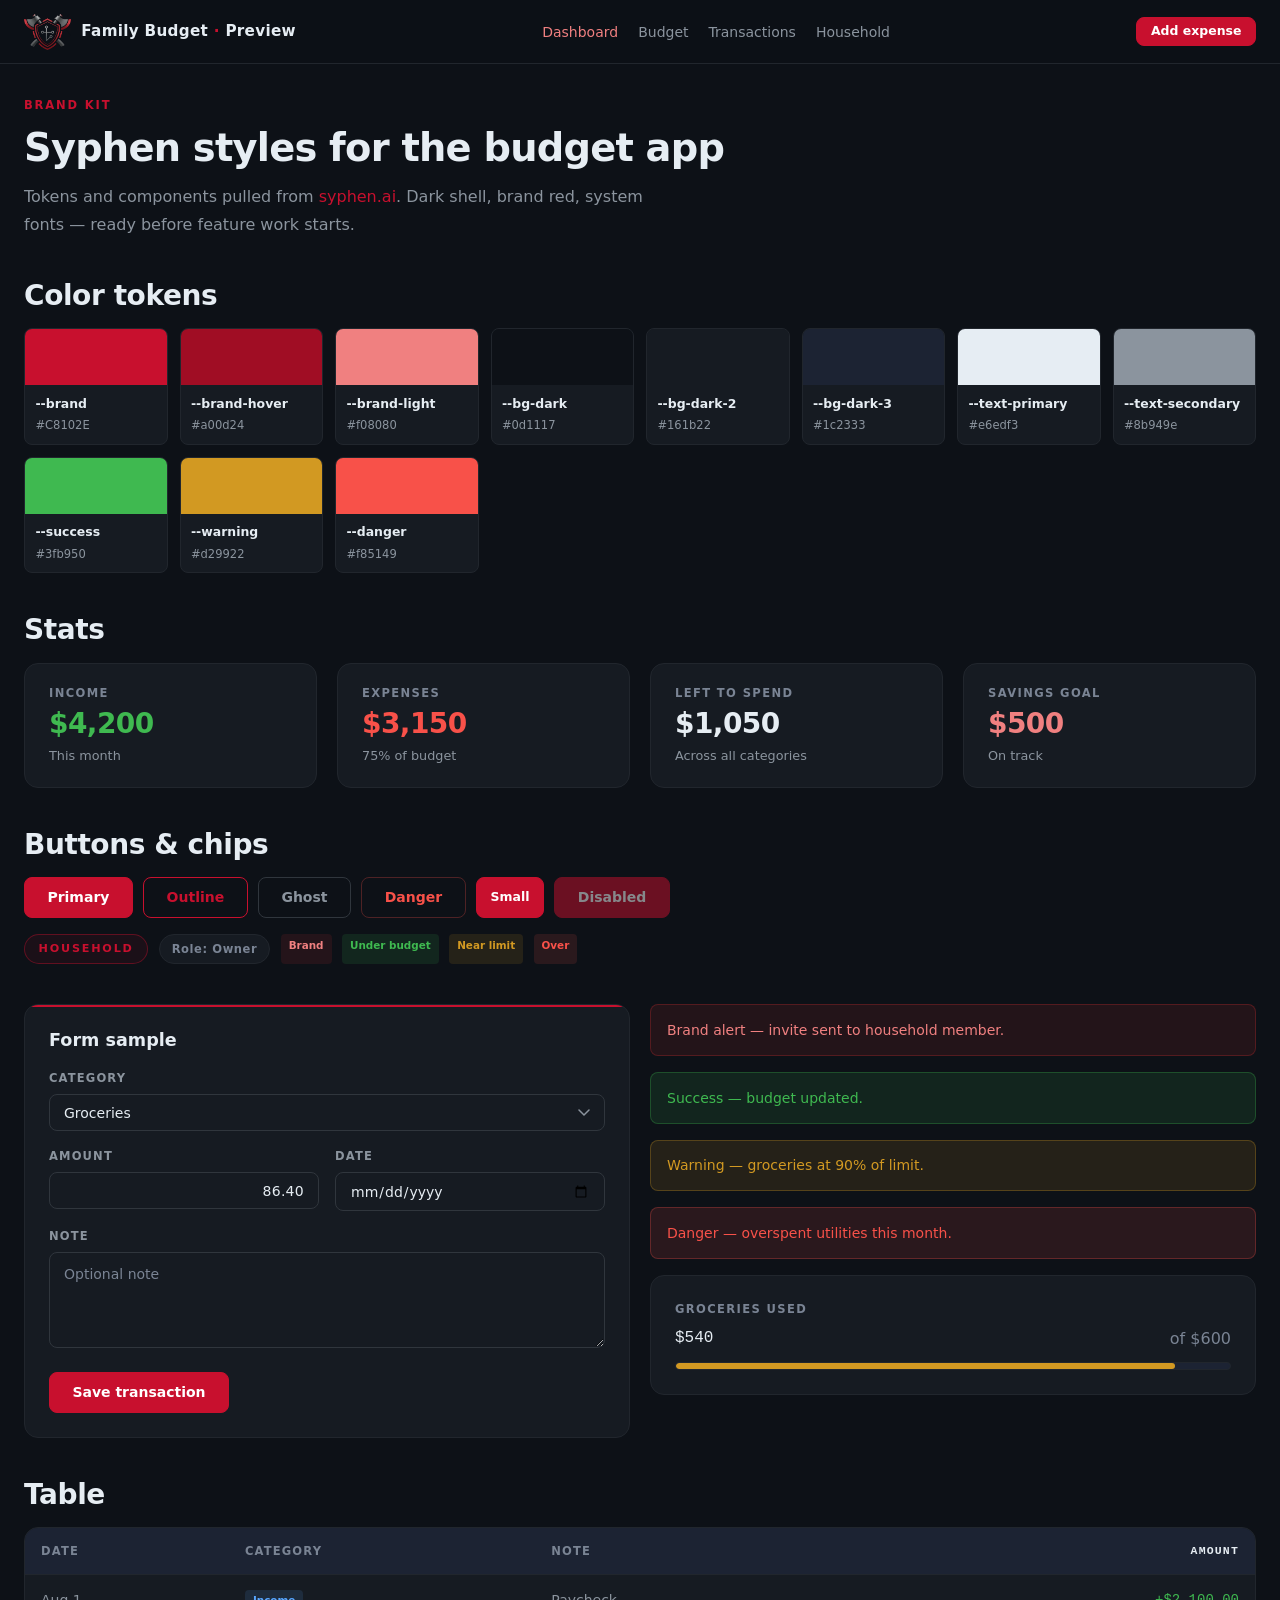
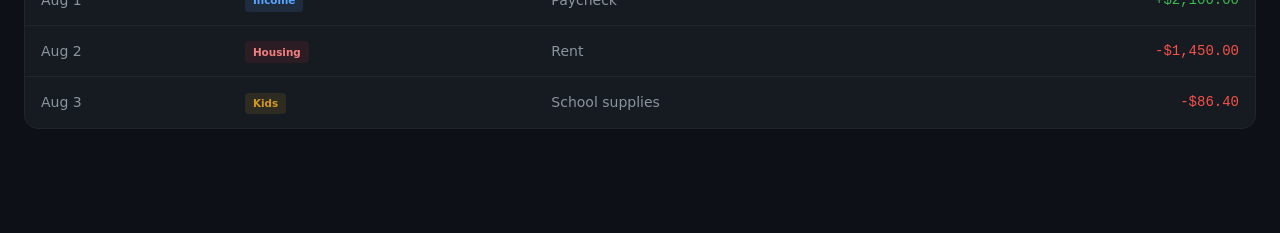
==== brand/preview.html @ 7ad83722 "Initial Household Money app for local family budgeting. Includes calendar act/est balances, goals, d" ====
<!DOCTYPE html>
<html lang="en">
<head>
  <meta charset="UTF-8" />
  <meta name="viewport" content="width=device-width, initial-scale=1.0" />
  <title>Syphen Brand Preview — Budget App</title>
  <link rel="icon" type="image/png" href="assets/logo_icon.png" />
  <link rel="stylesheet" href="syphen-base.css" />
  <style>
    .swatch-grid {
      display: grid;
      grid-template-columns: repeat(auto-fill, minmax(140px, 1fr));
      gap: 0.75rem;
      margin-top: 1rem;
    }
    .swatch {
      border: 1px solid var(--border);
      border-radius: var(--radius);
      overflow: hidden;
      background: var(--bg-dark-2);
    }
    .swatch-color { height: 56px; }
    .swatch-meta {
      padding: 0.55rem 0.65rem;
      font-size: 0.72rem;
      color: var(--text-secondary);
    }
    .swatch-meta strong {
      display: block;
      color: var(--text-primary);
      font-size: 0.78rem;
      margin-bottom: 0.15rem;
    }
    .preview-section { margin-bottom: 2.5rem; }
    .btn-row { display: flex; flex-wrap: wrap; gap: 0.65rem; margin-top: 1rem; }
  </style>
</head>
<body>
  <a class="skip-link" href="#main">Skip to main content</a>

  <header class="app-nav">
    <div class="app-nav-inner">
      <a class="app-logo" href="#">
        <img src="assets/logo_icon_transparent.png" alt="Syphen" />
        <span>Family Budget <span class="brand-dot">·</span> Preview</span>
      </a>
      <ul class="app-nav-links">
        <li><a class="active" href="#">Dashboard</a></li>
        <li><a href="#">Budget</a></li>
        <li><a href="#">Transactions</a></li>
        <li><a href="#">Household</a></li>
      </ul>
      <button class="btn btn-primary btn-sm" type="button">Add expense</button>
    </div>
  </header>

  <main id="main" class="container-app" style="padding-top: 2rem; padding-bottom: 4rem;">
    <div class="preview-section">
      <span class="section-label">Brand kit</span>
      <h1>Syphen styles for the budget app</h1>
      <p style="max-width: 620px; margin-top: 0.75rem;">
        Tokens and components pulled from <a href="https://syphen.ai" target="_blank" rel="noopener">syphen.ai</a>.
        Dark shell, brand red, system fonts — ready before feature work starts.
      </p>
    </div>

    <div class="preview-section">
      <h2>Color tokens</h2>
      <div class="swatch-grid">
        <div class="swatch"><div class="swatch-color" style="background:#C8102E"></div><div class="swatch-meta"><strong>--brand</strong>#C8102E</div></div>
        <div class="swatch"><div class="swatch-color" style="background:#a00d24"></div><div class="swatch-meta"><strong>--brand-hover</strong>#a00d24</div></div>
        <div class="swatch"><div class="swatch-color" style="background:#f08080"></div><div class="swatch-meta"><strong>--brand-light</strong>#f08080</div></div>
        <div class="swatch"><div class="swatch-color" style="background:#0d1117"></div><div class="swatch-meta"><strong>--bg-dark</strong>#0d1117</div></div>
        <div class="swatch"><div class="swatch-color" style="background:#161b22"></div><div class="swatch-meta"><strong>--bg-dark-2</strong>#161b22</div></div>
        <div class="swatch"><div class="swatch-color" style="background:#1c2333"></div><div class="swatch-meta"><strong>--bg-dark-3</strong>#1c2333</div></div>
        <div class="swatch"><div class="swatch-color" style="background:#e6edf3"></div><div class="swatch-meta"><strong>--text-primary</strong>#e6edf3</div></div>
        <div class="swatch"><div class="swatch-color" style="background:#8b949e"></div><div class="swatch-meta"><strong>--text-secondary</strong>#8b949e</div></div>
        <div class="swatch"><div class="swatch-color" style="background:#3fb950"></div><div class="swatch-meta"><strong>--success</strong>#3fb950</div></div>
        <div class="swatch"><div class="swatch-color" style="background:#d29922"></div><div class="swatch-meta"><strong>--warning</strong>#d29922</div></div>
        <div class="swatch"><div class="swatch-color" style="background:#f85149"></div><div class="swatch-meta"><strong>--danger</strong>#f85149</div></div>
      </div>
    </div>

    <div class="preview-section">
      <h2>Stats</h2>
      <div class="grid-4" style="margin-top: 1rem;">
        <div class="stat">
          <div class="stat-label">Income</div>
          <div class="stat-value positive">$4,200</div>
          <div class="stat-hint">This month</div>
        </div>
        <div class="stat">
          <div class="stat-label">Expenses</div>
          <div class="stat-value negative">$3,150</div>
          <div class="stat-hint">75% of budget</div>
        </div>
        <div class="stat">
          <div class="stat-label">Left to spend</div>
          <div class="stat-value">$1,050</div>
          <div class="stat-hint">Across all categories</div>
        </div>
        <div class="stat">
          <div class="stat-label">Savings goal</div>
          <div class="stat-value" style="color: var(--brand-light);">$500</div>
          <div class="stat-hint">On track</div>
        </div>
      </div>
    </div>

    <div class="preview-section">
      <h2>Buttons & chips</h2>
      <div class="btn-row">
        <button class="btn btn-primary" type="button">Primary</button>
        <button class="btn btn-outline" type="button">Outline</button>
        <button class="btn btn-ghost" type="button">Ghost</button>
        <button class="btn btn-danger" type="button">Danger</button>
        <button class="btn btn-primary btn-sm" type="button">Small</button>
        <button class="btn btn-primary" type="button" disabled>Disabled</button>
      </div>
      <div class="btn-row">
        <span class="tag-pill">Household</span>
        <span class="badge">Role: Owner</span>
        <span class="chip chip-brand">Brand</span>
        <span class="chip chip-success">Under budget</span>
        <span class="chip chip-warning">Near limit</span>
        <span class="chip chip-danger">Over</span>
      </div>
    </div>

    <div class="preview-section grid-2">
      <div class="card card-accent">
        <h3 class="card-title">Form sample</h3>
        <div class="form-group" style="margin-top: 1rem;">
          <label for="cat">Category</label>
          <select id="cat">
            <option>Groceries</option>
            <option>Kids</option>
            <option>Housing</option>
          </select>
        </div>
        <div class="form-row">
          <div class="form-group">
            <label for="amt">Amount</label>
            <input id="amt" class="input-money" type="text" placeholder="0.00" value="86.40" />
          </div>
          <div class="form-group">
            <label for="date">Date</label>
            <input id="date" type="date" />
          </div>
        </div>
        <div class="form-group">
          <label for="note">Note</label>
          <textarea id="note" placeholder="Optional note"></textarea>
        </div>
        <button class="btn btn-primary" type="button">Save transaction</button>
      </div>

      <div>
        <div class="alert alert-brand" style="margin-bottom: 1rem;">Brand alert — invite sent to household member.</div>
        <div class="alert alert-success" style="margin-bottom: 1rem;">Success — budget updated.</div>
        <div class="alert alert-warning" style="margin-bottom: 1rem;">Warning — groceries at 90% of limit.</div>
        <div class="alert alert-danger" style="margin-bottom: 1rem;">Danger — overspent utilities this month.</div>
        <div class="card">
          <div class="stat-label">Groceries used</div>
          <div style="display:flex; justify-content:space-between; margin: 0.5rem 0 0.65rem;">
            <span class="text-primary mono">$540</span>
            <span class="text-muted">of $600</span>
          </div>
          <div class="progress"><div class="progress-bar warn" style="width: 90%"></div></div>
        </div>
      </div>
    </div>

    <div class="preview-section">
      <h2>Table</h2>
      <div class="table-wrap" style="margin-top: 1rem;">
        <table class="data">
          <thead>
            <tr>
              <th>Date</th>
              <th>Category</th>
              <th>Note</th>
              <th class="num">Amount</th>
            </tr>
          </thead>
          <tbody>
            <tr>
              <td>Aug 1</td>
              <td><span class="chip chip-info">Income</span></td>
              <td>Paycheck</td>
              <td class="num positive">+$2,100.00</td>
            </tr>
            <tr>
              <td>Aug 2</td>
              <td><span class="chip chip-brand">Housing</span></td>
              <td>Rent</td>
              <td class="num negative">-$1,450.00</td>
            </tr>
            <tr>
              <td>Aug 3</td>
              <td><span class="chip chip-warning">Kids</span></td>
              <td>School supplies</td>
              <td class="num negative">-$86.40</td>
            </tr>
          </tbody>
        </table>
      </div>
    </div>
  </main>
</body>
</html>
---- brand/syphen-base.css ----
/* ================================================================
   SYPHEN.AI — Base UI (app shell)
   Matches marketing site patterns; tuned for product UI.
   ================================================================ */

@import url("./syphen-tokens.css");

/* Reset & base */
*, *::before, *::after { box-sizing: border-box; margin: 0; padding: 0; }

html {
  scroll-behavior: smooth;
  font-size: 16px;
}

body {
  font-family: var(--font-sans);
  background: var(--bg-dark);
  color: var(--text-primary);
  line-height: 1.6;
  -webkit-font-smoothing: antialiased;
  -moz-osx-font-smoothing: grayscale;
  min-height: 100vh;
}

a {
  color: var(--brand);
  text-decoration: none;
  transition: color 0.15s;
}
a:hover { color: var(--brand-hover); }

img { max-width: 100%; display: block; }

/* Focus (a11y) */
a:focus-visible,
button:focus-visible,
input:focus-visible,
select:focus-visible,
textarea:focus-visible,
[tabindex]:focus-visible {
  outline: 2px solid var(--brand-light);
  outline-offset: 2px;
}

.skip-link {
  position: absolute;
  left: -9999px;
  top: 0;
  z-index: 2000;
  background: var(--brand);
  color: #fff;
  padding: 0.6rem 1rem;
  border-radius: 0 0 6px 0;
  font-weight: 600;
  text-decoration: none;
}
.skip-link:focus { left: 0; }

/* Layout */
.container {
  max-width: var(--max-width);
  margin: 0 auto;
  padding: 0 1.5rem;
}

.container-app {
  max-width: var(--max-width-app);
  margin: 0 auto;
  padding: 0 1.5rem;
}

/* Typography */
h1 {
  font-size: clamp(1.75rem, 3.5vw, 2.4rem);
  font-weight: 700;
  line-height: 1.15;
  letter-spacing: -0.02em;
}
h2 {
  font-size: clamp(1.35rem, 2.5vw, 1.75rem);
  font-weight: 700;
  line-height: 1.2;
  letter-spacing: -0.015em;
}
h3 {
  font-size: 1.1rem;
  font-weight: 600;
  line-height: 1.35;
}
p {
  font-size: 1rem;
  line-height: 1.75;
  color: var(--text-secondary);
}

.section-label {
  font-size: 0.72rem;
  font-weight: 700;
  letter-spacing: 0.16em;
  text-transform: uppercase;
  color: var(--brand);
  margin-bottom: 0.75rem;
  display: block;
}

.text-primary { color: var(--text-primary); }
.text-secondary { color: var(--text-secondary); }
.text-muted { color: var(--text-muted); }
.text-brand { color: var(--brand); }
.text-success { color: var(--success); }
.text-warning { color: var(--warning); }
.text-danger { color: var(--danger); }

.mono { font-family: var(--font-mono); }

/* Buttons */
.btn {
  display: inline-flex;
  align-items: center;
  justify-content: center;
  gap: 0.4rem;
  padding: 0.7rem 1.4rem;
  border-radius: var(--radius);
  font-size: 0.875rem;
  font-weight: 600;
  font-family: var(--font-sans);
  cursor: pointer;
  transition: var(--ease);
  border: 1.5px solid transparent;
  text-decoration: none;
  white-space: nowrap;
  line-height: 1.2;
}
.btn:disabled {
  opacity: 0.5;
  cursor: not-allowed;
  transform: none !important;
}

.btn-primary {
  background: var(--brand);
  color: #fff;
  border-color: var(--brand);
}
.btn-primary:hover:not(:disabled) {
  background: var(--brand-hover);
  border-color: var(--brand-hover);
  color: #fff;
  transform: translateY(-1px);
}

.btn-outline {
  background: transparent;
  color: var(--brand);
  border-color: var(--brand);
}
.btn-outline:hover:not(:disabled) {
  background: var(--brand-dim);
  color: var(--brand-hover);
  transform: translateY(-1px);
}

.btn-ghost {
  background: transparent;
  color: var(--text-secondary);
  border-color: var(--border-hover);
}
.btn-ghost:hover:not(:disabled) {
  border-color: var(--brand);
  color: var(--brand);
}

.btn-success {
  background: var(--success);
  color: #0d1117;
  border-color: var(--success);
}
.btn-danger {
  background: transparent;
  color: var(--danger);
  border-color: var(--danger-border);
}
.btn-danger:hover:not(:disabled) {
  background: var(--danger-dim);
}

.btn-lg {
  padding: 0.85rem 1.75rem;
  font-size: 0.95rem;
}
.btn-sm {
  padding: 0.4rem 0.85rem;
  font-size: 0.78rem;
}
.btn-block { width: 100%; }

/* Cards */
.card {
  background: var(--bg-dark-2);
  border: 1px solid var(--border);
  border-radius: var(--radius-lg);
  padding: 1.5rem;
  transition: border-color 0.2s, transform 0.2s;
  position: relative;
  overflow: hidden;
}
.card-hover:hover {
  border-color: var(--brand-border);
  transform: translateY(-2px);
}
.card-accent::before {
  content: '';
  position: absolute;
  top: 0; left: 0; right: 0;
  height: 2px;
  background: var(--brand);
}
.card-featured {
  border-color: var(--brand);
  background: var(--bg-dark-3);
}

.card-title {
  color: var(--text-primary);
  margin-bottom: 0.5rem;
}
.card-body { color: var(--text-secondary); font-size: 0.9rem; }

/* Stat / metric tiles */
.stat {
  background: var(--bg-dark-2);
  border: 1px solid var(--border);
  border-radius: var(--radius-lg);
  padding: 1.25rem 1.5rem;
}
.stat-label {
  font-size: 0.72rem;
  font-weight: 700;
  letter-spacing: 0.12em;
  text-transform: uppercase;
  color: var(--text-muted);
  margin-bottom: 0.4rem;
}
.stat-value {
  font-size: 1.75rem;
  font-weight: 700;
  letter-spacing: -0.02em;
  color: var(--text-primary);
  line-height: 1.15;
}
.stat-value.positive { color: var(--money-positive); }
.stat-value.negative { color: var(--money-negative); }
.stat-hint {
  margin-top: 0.35rem;
  font-size: 0.8rem;
  color: var(--text-secondary);
}

/* Badges / chips / tags */
.badge {
  display: inline-flex;
  align-items: center;
  font-size: 0.72rem;
  font-weight: 600;
  color: var(--text-muted);
  background: var(--bg-dark-2);
  border: 1px solid var(--border);
  padding: 0.3rem 0.75rem;
  border-radius: var(--radius-pill);
  letter-spacing: 0.05em;
}

.chip {
  display: inline-block;
  padding: 0.15rem 0.5rem;
  border-radius: 4px;
  font-size: 0.65rem;
  font-weight: 700;
}
.chip-brand  { background: var(--brand-dim); color: var(--brand-light); }
.chip-success { background: var(--success-dim); color: var(--success); }
.chip-warning { background: var(--warning-dim); color: var(--warning); }
.chip-danger  { background: var(--danger-dim); color: var(--danger); }
.chip-info    { background: var(--info-dim); color: var(--info); }

.tag-pill {
  display: inline-flex;
  align-items: center;
  gap: 0.5rem;
  font-size: 0.7rem;
  font-weight: 700;
  letter-spacing: 0.16em;
  text-transform: uppercase;
  color: var(--brand);
  border: 1px solid rgba(200, 16, 46, 0.4);
  background: rgba(200, 16, 46, 0.08);
  padding: 0.3rem 0.85rem;
  border-radius: 20px;
}

/* Forms */
.form-group { margin-bottom: 1rem; }

.form-group label {
  display: block;
  font-size: 0.72rem;
  font-weight: 700;
  color: var(--text-secondary);
  text-transform: uppercase;
  letter-spacing: 0.1em;
  margin-bottom: 0.4rem;
}

.form-group input,
.form-group select,
.form-group textarea {
  width: 100%;
  background: var(--bg-dark-2);
  border: 1px solid var(--border-hover);
  border-radius: var(--radius);
  color: var(--text-primary);
  font-family: var(--font-sans);
  font-size: 0.875rem;
  padding: 0.6rem 0.875rem;
  transition: border-color 0.15s, background 0.15s;
  outline: none;
  appearance: none;
}
.form-group input::placeholder,
.form-group textarea::placeholder { color: var(--text-muted); }

.form-group input:focus,
.form-group select:focus,
.form-group textarea:focus {
  border-color: var(--brand);
  background: var(--bg-dark-3);
}

.form-group select {
  cursor: pointer;
  background-image: url("data:image/svg+xml,%3Csvg xmlns='http://www.w3.org/2000/svg' width='12' height='8' viewBox='0 0 12 8'%3E%3Cpath d='M1 1l5 5 5-5' stroke='%238b949e' stroke-width='1.5' fill='none' stroke-linecap='round'/%3E%3C/svg%3E");
  background-repeat: no-repeat;
  background-position: right 0.875rem center;
  padding-right: 2.25rem;
}

.form-group textarea {
  min-height: 96px;
  resize: vertical;
  line-height: 1.6;
}

.form-row {
  display: grid;
  grid-template-columns: 1fr 1fr;
  gap: 1rem;
}

.form-hint {
  font-size: 0.78rem;
  color: var(--text-muted);
  margin-top: 0.35rem;
}
.form-error {
  font-size: 0.78rem;
  color: var(--danger);
  margin-top: 0.35rem;
}

/* Input money */
.input-money {
  font-family: var(--font-mono);
  text-align: right;
  letter-spacing: 0.02em;
}

/* Tables */
.table-wrap {
  overflow-x: auto;
  border: 1px solid var(--border);
  border-radius: var(--radius-lg);
  background: var(--bg-dark-2);
}

table.data {
  width: 100%;
  border-collapse: collapse;
  font-size: 0.875rem;
}
table.data th {
  text-align: left;
  font-size: 0.72rem;
  font-weight: 700;
  letter-spacing: 0.1em;
  text-transform: uppercase;
  color: var(--text-muted);
  padding: 0.85rem 1rem;
  border-bottom: 1px solid var(--border);
  background: var(--bg-dark-3);
  white-space: nowrap;
}
table.data td {
  padding: 0.85rem 1rem;
  border-bottom: 1px solid var(--border);
  color: var(--text-secondary);
  vertical-align: middle;
}
table.data tr:last-child td { border-bottom: none; }
table.data tr:hover td { background: rgba(255, 255, 255, 0.02); }
table.data td.num,
table.data th.num {
  text-align: right;
  font-family: var(--font-mono);
  color: var(--text-primary);
}
table.data td.positive { color: var(--money-positive); }
table.data td.negative { color: var(--money-negative); }

/* App shell: top nav */
.app-nav {
  position: sticky;
  top: 0;
  z-index: 100;
  height: var(--nav-height);
  background: rgba(13, 17, 23, 0.88);
  backdrop-filter: blur(14px);
  -webkit-backdrop-filter: blur(14px);
  border-bottom: 1px solid var(--border);
}
.app-nav-inner {
  max-width: var(--max-width-app);
  margin: 0 auto;
  padding: 0 1.5rem;
  height: 100%;
  display: flex;
  align-items: center;
  justify-content: space-between;
  gap: 1rem;
}
.app-logo {
  display: flex;
  align-items: center;
  gap: 0.65rem;
  color: var(--text-primary);
  font-weight: 700;
  font-size: 0.95rem;
  letter-spacing: 0.02em;
}
.app-logo img {
  height: 36px;
  width: auto;
}
.app-logo .brand-dot {
  color: var(--brand);
}
.app-nav-links {
  display: flex;
  align-items: center;
  gap: 1.25rem;
  list-style: none;
}
.app-nav-links a {
  color: var(--text-secondary);
  font-size: 0.875rem;
  font-weight: 500;
}
.app-nav-links a:hover,
.app-nav-links a.active {
  color: var(--text-primary);
}
.app-nav-links a.active {
  color: var(--brand-light);
}

/* Sidebar layout (optional) */
.app-shell {
  display: grid;
  grid-template-columns: var(--sidebar-width) 1fr;
  min-height: calc(100vh - var(--nav-height));
}
.app-sidebar {
  background: var(--bg-dark-2);
  border-right: 1px solid var(--border);
  padding: 1.25rem 0.85rem;
}
.app-sidebar a {
  display: flex;
  align-items: center;
  gap: 0.65rem;
  padding: 0.65rem 0.85rem;
  border-radius: var(--radius);
  color: var(--text-secondary);
  font-size: 0.875rem;
  font-weight: 500;
  margin-bottom: 0.25rem;
}
.app-sidebar a:hover {
  background: var(--bg-dark-3);
  color: var(--text-primary);
}
.app-sidebar a.active {
  background: var(--brand-dim);
  color: var(--brand-light);
  border: 1px solid var(--brand-border);
}
.app-main {
  padding: 1.75rem 1.5rem 3rem;
}

/* Alerts */
.alert {
  border-radius: var(--radius);
  padding: 0.85rem 1rem;
  font-size: 0.875rem;
  border: 1px solid var(--border);
  background: var(--bg-dark-2);
  color: var(--text-secondary);
}
.alert-brand {
  background: var(--brand-dim);
  border-color: var(--brand-border);
  color: var(--brand-light);
}
.alert-success {
  background: var(--success-dim);
  border-color: var(--success-border);
  color: var(--success);
}
.alert-warning {
  background: var(--warning-dim);
  border-color: var(--warning-border);
  color: var(--warning);
}
.alert-danger {
  background: var(--danger-dim);
  border-color: var(--danger-border);
  color: var(--danger);
}

/* Progress bar (budget used %) */
.progress {
  height: 8px;
  background: var(--bg-dark-3);
  border: 1px solid var(--border);
  border-radius: var(--radius-pill);
  overflow: hidden;
}
.progress-bar {
  height: 100%;
  background: var(--brand);
  border-radius: var(--radius-pill);
  transition: width 0.3s ease;
}
.progress-bar.ok { background: var(--success); }
.progress-bar.warn { background: var(--warning); }
.progress-bar.over { background: var(--danger); }

/* Empty state */
.empty {
  text-align: center;
  padding: 3rem 1.5rem;
  color: var(--text-secondary);
  border: 1px dashed var(--border-hover);
  border-radius: var(--radius-lg);
  background: rgba(255, 255, 255, 0.01);
}
.empty h3 {
  color: var(--text-primary);
  margin-bottom: 0.5rem;
}

/* Divider */
.divider {
  border: none;
  border-top: 1px solid var(--border);
  margin: 1.5rem 0;
}

/* Grid helpers */
.grid-2 {
  display: grid;
  grid-template-columns: repeat(2, 1fr);
  gap: 1.25rem;
}
.grid-3 {
  display: grid;
  grid-template-columns: repeat(3, 1fr);
  gap: 1.25rem;
}
.grid-4 {
  display: grid;
  grid-template-columns: repeat(4, 1fr);
  gap: 1.25rem;
}

/* Responsive */
@media (max-width: 960px) {
  .app-shell { grid-template-columns: 1fr; }
  .app-sidebar {
    border-right: none;
    border-bottom: 1px solid var(--border);
    display: flex;
    gap: 0.35rem;
    overflow-x: auto;
    padding: 0.75rem;
  }
  .app-sidebar a { margin-bottom: 0; white-space: nowrap; }
  .grid-4 { grid-template-columns: repeat(2, 1fr); }
  .grid-3 { grid-template-columns: 1fr; }
  .form-row { grid-template-columns: 1fr; }
}

@media (max-width: 640px) {
  .grid-2, .grid-4 { grid-template-columns: 1fr; }
  .app-nav-links { display: none; }
}
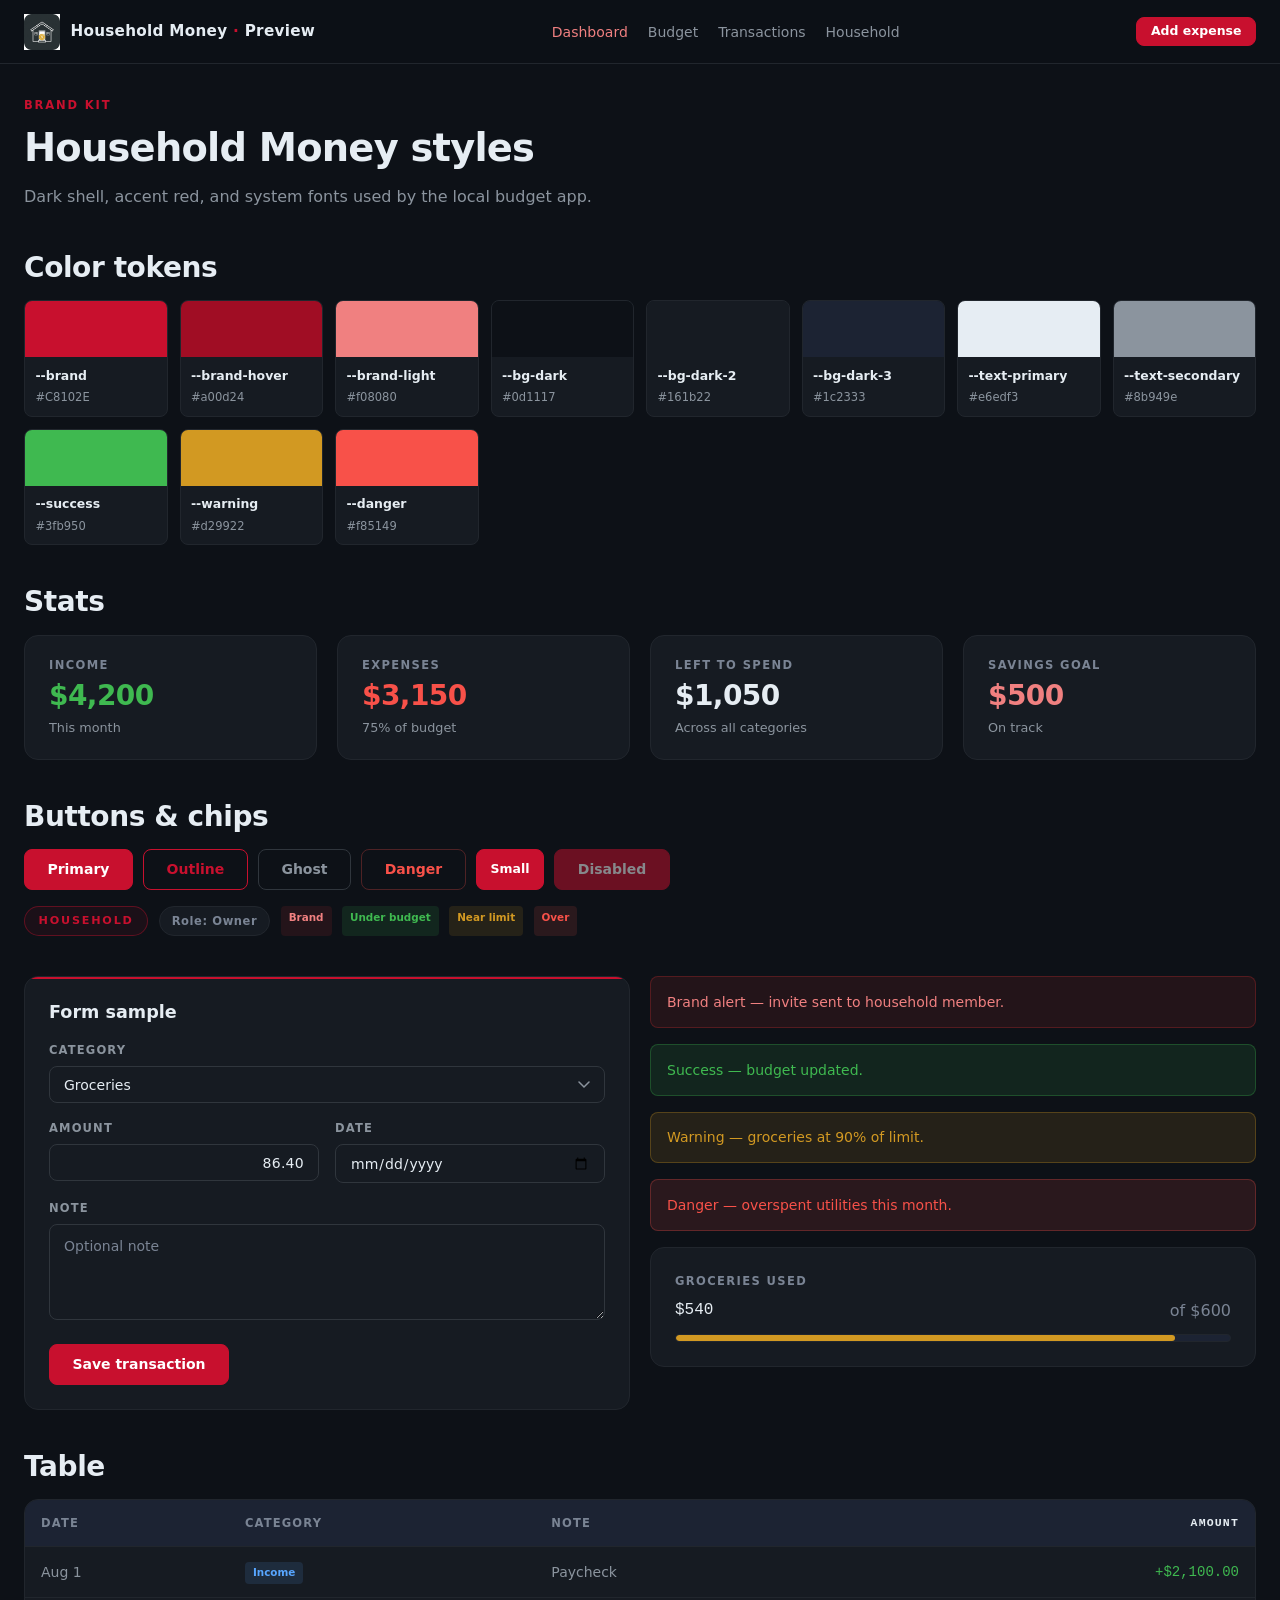
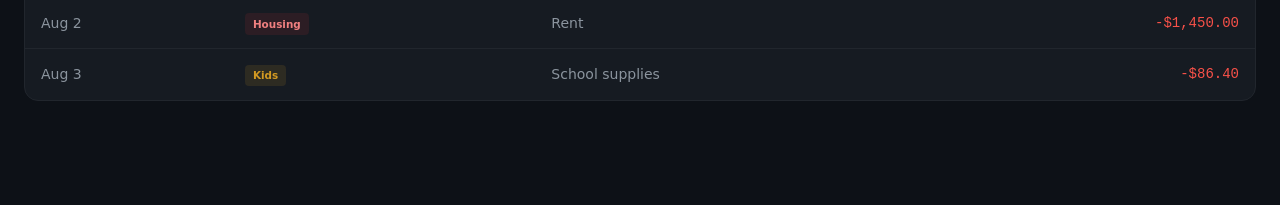
==== commit 76189d10: "Add Docker Desktop Windows run on port 50100 and generic public docs." ====
--- a/brand/preview.html
+++ b/brand/preview.html
@@ -3,9 +3,9 @@
 <head>
   <meta charset="UTF-8" />
   <meta name="viewport" content="width=device-width, initial-scale=1.0" />
-  <title>Syphen Brand Preview — Budget App</title>
+  <title>Household Money — style preview</title>
   <link rel="icon" type="image/png" href="assets/logo_icon.png" />
-  <link rel="stylesheet" href="syphen-base.css" />
+  <link rel="stylesheet" href="base.css" />
   <style>
     .swatch-grid {
       display: grid;
@@ -41,8 +41,8 @@
   <header class="app-nav">
     <div class="app-nav-inner">
       <a class="app-logo" href="#">
-        <img src="assets/logo_icon_transparent.png" alt="Syphen" />
-        <span>Family Budget <span class="brand-dot">·</span> Preview</span>
+        <img src="assets/logo_icon_transparent.png" alt="" />
+        <span>Household Money <span class="brand-dot">·</span> Preview</span>
       </a>
       <ul class="app-nav-links">
         <li><a class="active" href="#">Dashboard</a></li>
@@ -57,10 +57,9 @@
   <main id="main" class="container-app" style="padding-top: 2rem; padding-bottom: 4rem;">
     <div class="preview-section">
       <span class="section-label">Brand kit</span>
-      <h1>Syphen styles for the budget app</h1>
+      <h1>Household Money styles</h1>
       <p style="max-width: 620px; margin-top: 0.75rem;">
-        Tokens and components pulled from <a href="https://syphen.ai" target="_blank" rel="noopener">syphen.ai</a>.
-        Dark shell, brand red, system fonts — ready before feature work starts.
+        Dark shell, accent red, and system fonts used by the local budget app.
       </p>
     </div>
 
--- a/brand/base.css
+++ b/brand/base.css
@@ -0,0 +1,616 @@
+/* ================================================================
+   Household Money — base UI (app shell)
+   ================================================================ */
+
+@import url("./tokens.css");
+
+/* Reset & base */
+*, *::before, *::after { box-sizing: border-box; margin: 0; padding: 0; }
+
+html {
+  scroll-behavior: smooth;
+  font-size: 16px;
+}
+
+body {
+  font-family: var(--font-sans);
+  background: var(--bg-dark);
+  color: var(--text-primary);
+  line-height: 1.6;
+  -webkit-font-smoothing: antialiased;
+  -moz-osx-font-smoothing: grayscale;
+  min-height: 100vh;
+}
+
+a {
+  color: var(--brand);
+  text-decoration: none;
+  transition: color 0.15s;
+}
+a:hover { color: var(--brand-hover); }
+
+img { max-width: 100%; display: block; }
+
+/* Focus (a11y) */
+a:focus-visible,
+button:focus-visible,
+input:focus-visible,
+select:focus-visible,
+textarea:focus-visible,
+[tabindex]:focus-visible {
+  outline: 2px solid var(--brand-light);
+  outline-offset: 2px;
+}
+
+.skip-link {
+  position: absolute;
+  left: -9999px;
+  top: 0;
+  z-index: 2000;
+  background: var(--brand);
+  color: #fff;
+  padding: 0.6rem 1rem;
+  border-radius: 0 0 6px 0;
+  font-weight: 600;
+  text-decoration: none;
+}
+.skip-link:focus { left: 0; }
+
+/* Layout */
+.container {
+  max-width: var(--max-width);
+  margin: 0 auto;
+  padding: 0 1.5rem;
+}
+
+.container-app {
+  max-width: var(--max-width-app);
+  margin: 0 auto;
+  padding: 0 1.5rem;
+}
+
+/* Typography */
+h1 {
+  font-size: clamp(1.75rem, 3.5vw, 2.4rem);
+  font-weight: 700;
+  line-height: 1.15;
+  letter-spacing: -0.02em;
+}
+h2 {
+  font-size: clamp(1.35rem, 2.5vw, 1.75rem);
+  font-weight: 700;
+  line-height: 1.2;
+  letter-spacing: -0.015em;
+}
+h3 {
+  font-size: 1.1rem;
+  font-weight: 600;
+  line-height: 1.35;
+}
+p {
+  font-size: 1rem;
+  line-height: 1.75;
+  color: var(--text-secondary);
+}
+
+.section-label {
+  font-size: 0.72rem;
+  font-weight: 700;
+  letter-spacing: 0.16em;
+  text-transform: uppercase;
+  color: var(--brand);
+  margin-bottom: 0.75rem;
+  display: block;
+}
+
+.text-primary { color: var(--text-primary); }
+.text-secondary { color: var(--text-secondary); }
+.text-muted { color: var(--text-muted); }
+.text-brand { color: var(--brand); }
+.text-success { color: var(--success); }
+.text-warning { color: var(--warning); }
+.text-danger { color: var(--danger); }
+
+.mono { font-family: var(--font-mono); }
+
+/* Buttons */
+.btn {
+  display: inline-flex;
+  align-items: center;
+  justify-content: center;
+  gap: 0.4rem;
+  padding: 0.7rem 1.4rem;
+  border-radius: var(--radius);
+  font-size: 0.875rem;
+  font-weight: 600;
+  font-family: var(--font-sans);
+  cursor: pointer;
+  transition: var(--ease);
+  border: 1.5px solid transparent;
+  text-decoration: none;
+  white-space: nowrap;
+  line-height: 1.2;
+}
+.btn:disabled {
+  opacity: 0.5;
+  cursor: not-allowed;
+  transform: none !important;
+}
+
+.btn-primary {
+  background: var(--brand);
+  color: #fff;
+  border-color: var(--brand);
+}
+.btn-primary:hover:not(:disabled) {
+  background: var(--brand-hover);
+  border-color: var(--brand-hover);
+  color: #fff;
+  transform: translateY(-1px);
+}
+
+.btn-outline {
+  background: transparent;
+  color: var(--brand);
+  border-color: var(--brand);
+}
+.btn-outline:hover:not(:disabled) {
+  background: var(--brand-dim);
+  color: var(--brand-hover);
+  transform: translateY(-1px);
+}
+
+.btn-ghost {
+  background: transparent;
+  color: var(--text-secondary);
+  border-color: var(--border-hover);
+}
+.btn-ghost:hover:not(:disabled) {
+  border-color: var(--brand);
+  color: var(--brand);
+}
+
+.btn-success {
+  background: var(--success);
+  color: #0d1117;
+  border-color: var(--success);
+}
+.btn-danger {
+  background: transparent;
+  color: var(--danger);
+  border-color: var(--danger-border);
+}
+.btn-danger:hover:not(:disabled) {
+  background: var(--danger-dim);
+}
+
+.btn-lg {
+  padding: 0.85rem 1.75rem;
+  font-size: 0.95rem;
+}
+.btn-sm {
+  padding: 0.4rem 0.85rem;
+  font-size: 0.78rem;
+}
+.btn-block { width: 100%; }
+
+/* Cards */
+.card {
+  background: var(--bg-dark-2);
+  border: 1px solid var(--border);
+  border-radius: var(--radius-lg);
+  padding: 1.5rem;
+  transition: border-color 0.2s, transform 0.2s;
+  position: relative;
+  overflow: hidden;
+}
+.card-hover:hover {
+  border-color: var(--brand-border);
+  transform: translateY(-2px);
+}
+.card-accent::before {
+  content: '';
+  position: absolute;
+  top: 0; left: 0; right: 0;
+  height: 2px;
+  background: var(--brand);
+}
+.card-featured {
+  border-color: var(--brand);
+  background: var(--bg-dark-3);
+}
+
+.card-title {
+  color: var(--text-primary);
+  margin-bottom: 0.5rem;
+}
+.card-body { color: var(--text-secondary); font-size: 0.9rem; }
+
+/* Stat / metric tiles */
+.stat {
+  background: var(--bg-dark-2);
+  border: 1px solid var(--border);
+  border-radius: var(--radius-lg);
+  padding: 1.25rem 1.5rem;
+}
+.stat-label {
+  font-size: 0.72rem;
+  font-weight: 700;
+  letter-spacing: 0.12em;
+  text-transform: uppercase;
+  color: var(--text-muted);
+  margin-bottom: 0.4rem;
+}
+.stat-value {
+  font-size: 1.75rem;
+  font-weight: 700;
+  letter-spacing: -0.02em;
+  color: var(--text-primary);
+  line-height: 1.15;
+}
+.stat-value.positive { color: var(--money-positive); }
+.stat-value.negative { color: var(--money-negative); }
+.stat-hint {
+  margin-top: 0.35rem;
+  font-size: 0.8rem;
+  color: var(--text-secondary);
+}
+
+/* Badges / chips / tags */
+.badge {
+  display: inline-flex;
+  align-items: center;
+  font-size: 0.72rem;
+  font-weight: 600;
+  color: var(--text-muted);
+  background: var(--bg-dark-2);
+  border: 1px solid var(--border);
+  padding: 0.3rem 0.75rem;
+  border-radius: var(--radius-pill);
+  letter-spacing: 0.05em;
+}
+
+.chip {
+  display: inline-block;
+  padding: 0.15rem 0.5rem;
+  border-radius: 4px;
+  font-size: 0.65rem;
+  font-weight: 700;
+}
+.chip-brand  { background: var(--brand-dim); color: var(--brand-light); }
+.chip-success { background: var(--success-dim); color: var(--success); }
+.chip-warning { background: var(--warning-dim); color: var(--warning); }
+.chip-danger  { background: var(--danger-dim); color: var(--danger); }
+.chip-info    { background: var(--info-dim); color: var(--info); }
+
+.tag-pill {
+  display: inline-flex;
+  align-items: center;
+  gap: 0.5rem;
+  font-size: 0.7rem;
+  font-weight: 700;
+  letter-spacing: 0.16em;
+  text-transform: uppercase;
+  color: var(--brand);
+  border: 1px solid rgba(200, 16, 46, 0.4);
+  background: rgba(200, 16, 46, 0.08);
+  padding: 0.3rem 0.85rem;
+  border-radius: 20px;
+}
+
+/* Forms */
+.form-group { margin-bottom: 1rem; }
+
+.form-group label {
+  display: block;
+  font-size: 0.72rem;
+  font-weight: 700;
+  color: var(--text-secondary);
+  text-transform: uppercase;
+  letter-spacing: 0.1em;
+  margin-bottom: 0.4rem;
+}
+
+.form-group input,
+.form-group select,
+.form-group textarea {
+  width: 100%;
+  background: var(--bg-dark-2);
+  border: 1px solid var(--border-hover);
+  border-radius: var(--radius);
+  color: var(--text-primary);
+  font-family: var(--font-sans);
+  font-size: 0.875rem;
+  padding: 0.6rem 0.875rem;
+  transition: border-color 0.15s, background 0.15s;
+  outline: none;
+  appearance: none;
+}
+.form-group input::placeholder,
+.form-group textarea::placeholder { color: var(--text-muted); }
+
+.form-group input:focus,
+.form-group select:focus,
+.form-group textarea:focus {
+  border-color: var(--brand);
+  background: var(--bg-dark-3);
+}
+
+.form-group select {
+  cursor: pointer;
+  background-image: url("data:image/svg+xml,%3Csvg xmlns='http://www.w3.org/2000/svg' width='12' height='8' viewBox='0 0 12 8'%3E%3Cpath d='M1 1l5 5 5-5' stroke='%238b949e' stroke-width='1.5' fill='none' stroke-linecap='round'/%3E%3C/svg%3E");
+  background-repeat: no-repeat;
+  background-position: right 0.875rem center;
+  padding-right: 2.25rem;
+}
+
+.form-group textarea {
+  min-height: 96px;
+  resize: vertical;
+  line-height: 1.6;
+}
+
+.form-row {
+  display: grid;
+  grid-template-columns: 1fr 1fr;
+  gap: 1rem;
+}
+
+.form-hint {
+  font-size: 0.78rem;
+  color: var(--text-muted);
+  margin-top: 0.35rem;
+}
+.form-error {
+  font-size: 0.78rem;
+  color: var(--danger);
+  margin-top: 0.35rem;
+}
+
+/* Input money */
+.input-money {
+  font-family: var(--font-mono);
+  text-align: right;
+  letter-spacing: 0.02em;
+}
+
+/* Tables */
+.table-wrap {
+  overflow-x: auto;
+  border: 1px solid var(--border);
+  border-radius: var(--radius-lg);
+  background: var(--bg-dark-2);
+}
+
+table.data {
+  width: 100%;
+  border-collapse: collapse;
+  font-size: 0.875rem;
+}
+table.data th {
+  text-align: left;
+  font-size: 0.72rem;
+  font-weight: 700;
+  letter-spacing: 0.1em;
+  text-transform: uppercase;
+  color: var(--text-muted);
+  padding: 0.85rem 1rem;
+  border-bottom: 1px solid var(--border);
+  background: var(--bg-dark-3);
+  white-space: nowrap;
+}
+table.data td {
+  padding: 0.85rem 1rem;
+  border-bottom: 1px solid var(--border);
+  color: var(--text-secondary);
+  vertical-align: middle;
+}
+table.data tr:last-child td { border-bottom: none; }
+table.data tr:hover td { background: rgba(255, 255, 255, 0.02); }
+table.data td.num,
+table.data th.num {
+  text-align: right;
+  font-family: var(--font-mono);
+  color: var(--text-primary);
+}
+table.data td.positive { color: var(--money-positive); }
+table.data td.negative { color: var(--money-negative); }
+
+/* App shell: top nav */
+.app-nav {
+  position: sticky;
+  top: 0;
+  z-index: 100;
+  height: var(--nav-height);
+  background: rgba(13, 17, 23, 0.88);
+  backdrop-filter: blur(14px);
+  -webkit-backdrop-filter: blur(14px);
+  border-bottom: 1px solid var(--border);
+}
+.app-nav-inner {
+  max-width: var(--max-width-app);
+  margin: 0 auto;
+  padding: 0 1.5rem;
+  height: 100%;
+  display: flex;
+  align-items: center;
+  justify-content: space-between;
+  gap: 1rem;
+}
+.app-logo {
+  display: flex;
+  align-items: center;
+  gap: 0.65rem;
+  color: var(--text-primary);
+  font-weight: 700;
+  font-size: 0.95rem;
+  letter-spacing: 0.02em;
+}
+.app-logo img {
+  height: 36px;
+  width: auto;
+}
+.app-logo .brand-dot {
+  color: var(--brand);
+}
+.app-nav-links {
+  display: flex;
+  align-items: center;
+  gap: 1.25rem;
+  list-style: none;
+}
+.app-nav-links a {
+  color: var(--text-secondary);
+  font-size: 0.875rem;
+  font-weight: 500;
+}
+.app-nav-links a:hover,
+.app-nav-links a.active {
+  color: var(--text-primary);
+}
+.app-nav-links a.active {
+  color: var(--brand-light);
+}
+
+/* Sidebar layout (optional) */
+.app-shell {
+  display: grid;
+  grid-template-columns: var(--sidebar-width) 1fr;
+  min-height: calc(100vh - var(--nav-height));
+}
+.app-sidebar {
+  background: var(--bg-dark-2);
+  border-right: 1px solid var(--border);
+  padding: 1.25rem 0.85rem;
+}
+.app-sidebar a {
+  display: flex;
+  align-items: center;
+  gap: 0.65rem;
+  padding: 0.65rem 0.85rem;
+  border-radius: var(--radius);
+  color: var(--text-secondary);
+  font-size: 0.875rem;
+  font-weight: 500;
+  margin-bottom: 0.25rem;
+}
+.app-sidebar a:hover {
+  background: var(--bg-dark-3);
+  color: var(--text-primary);
+}
+.app-sidebar a.active {
+  background: var(--brand-dim);
+  color: var(--brand-light);
+  border: 1px solid var(--brand-border);
+}
+.app-main {
+  padding: 1.75rem 1.5rem 3rem;
+}
+
+/* Alerts */
+.alert {
+  border-radius: var(--radius);
+  padding: 0.85rem 1rem;
+  font-size: 0.875rem;
+  border: 1px solid var(--border);
+  background: var(--bg-dark-2);
+  color: var(--text-secondary);
+}
+.alert-brand {
+  background: var(--brand-dim);
+  border-color: var(--brand-border);
+  color: var(--brand-light);
+}
+.alert-success {
+  background: var(--success-dim);
+  border-color: var(--success-border);
+  color: var(--success);
+}
+.alert-warning {
+  background: var(--warning-dim);
+  border-color: var(--warning-border);
+  color: var(--warning);
+}
+.alert-danger {
+  background: var(--danger-dim);
+  border-color: var(--danger-border);
+  color: var(--danger);
+}
+
+/* Progress bar (budget used %) */
+.progress {
+  height: 8px;
+  background: var(--bg-dark-3);
+  border: 1px solid var(--border);
+  border-radius: var(--radius-pill);
+  overflow: hidden;
+}
+.progress-bar {
+  height: 100%;
+  background: var(--brand);
+  border-radius: var(--radius-pill);
+  transition: width 0.3s ease;
+}
+.progress-bar.ok { background: var(--success); }
+.progress-bar.warn { background: var(--warning); }
+.progress-bar.over { background: var(--danger); }
+
+/* Empty state */
+.empty {
+  text-align: center;
+  padding: 3rem 1.5rem;
+  color: var(--text-secondary);
+  border: 1px dashed var(--border-hover);
+  border-radius: var(--radius-lg);
+  background: rgba(255, 255, 255, 0.01);
+}
+.empty h3 {
+  color: var(--text-primary);
+  margin-bottom: 0.5rem;
+}
+
+/* Divider */
+.divider {
+  border: none;
+  border-top: 1px solid var(--border);
+  margin: 1.5rem 0;
+}
+
+/* Grid helpers */
+.grid-2 {
+  display: grid;
+  grid-template-columns: repeat(2, 1fr);
+  gap: 1.25rem;
+}
+.grid-3 {
+  display: grid;
+  grid-template-columns: repeat(3, 1fr);
+  gap: 1.25rem;
+}
+.grid-4 {
+  display: grid;
+  grid-template-columns: repeat(4, 1fr);
+  gap: 1.25rem;
+}
+
+/* Responsive */
+@media (max-width: 960px) {
+  .app-shell { grid-template-columns: 1fr; }
+  .app-sidebar {
+    border-right: none;
+    border-bottom: 1px solid var(--border);
+    display: flex;
+    gap: 0.35rem;
+    overflow-x: auto;
+    padding: 0.75rem;
+  }
+  .app-sidebar a { margin-bottom: 0; white-space: nowrap; }
+  .grid-4 { grid-template-columns: repeat(2, 1fr); }
+  .grid-3 { grid-template-columns: 1fr; }
+  .form-row { grid-template-columns: 1fr; }
+}
+
+@media (max-width: 640px) {
+  .grid-2, .grid-4 { grid-template-columns: 1fr; }
+  .app-nav-links { display: none; }
+}
